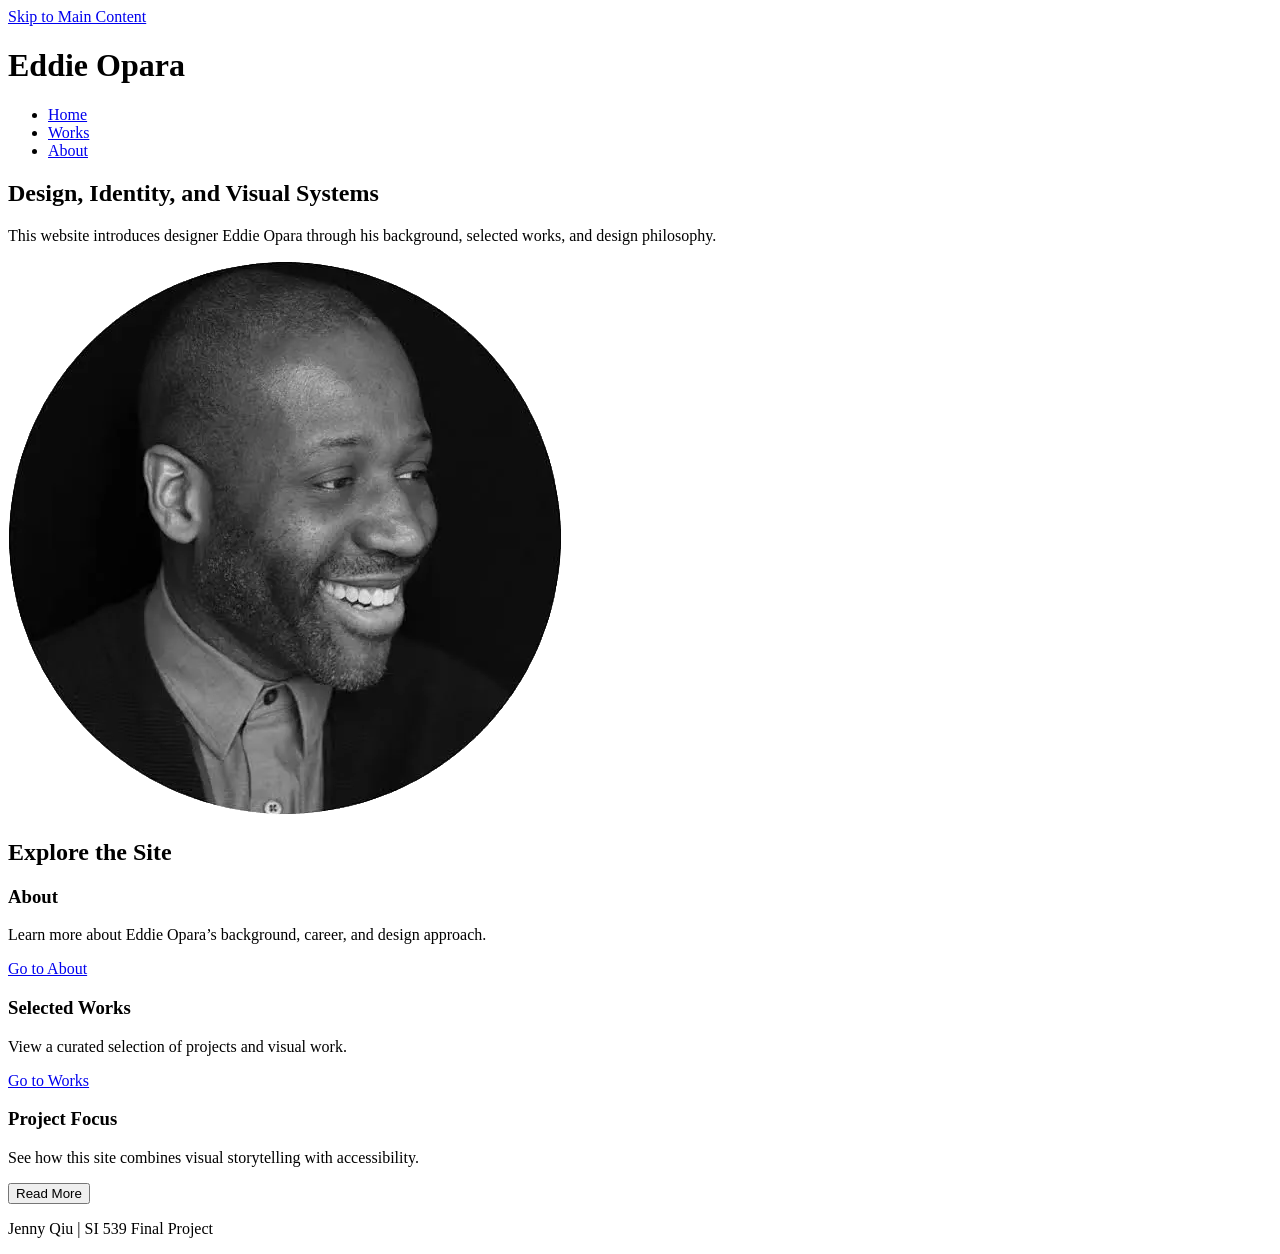
==== index.html @ 565dd493 "Add files via upload" ====
<!DOCTYPE html>
<html lang="en">
<head>
  <meta charset="UTF-8">
  <meta name="viewport" content="width=device-width, initial-scale=1.0">
  <title>Eddie Opara | Home</title>
  <link rel="stylesheet" href="CSS/style.css">
  
</head>
<body>
  <a class="skip-link" href="#main">Skip to Main Content</a>

  <header>
    <div class="container">
      <h1>Eddie Opara</h1>
      <nav aria-label="Main navigation">
        <ul class="nav">
          <li><a href="index.html" aria-current="page">Home</a></li>
          <li><a href="works.html">Works</a></li>
            <li><a href="about.html">About</a></li>
        </ul>
      </nav>
    </div>
  </header>

  <main id="main" class="container">
    <section class="hero">
      <div>
        <h2>Design, Identity, and Visual Systems</h2>
        <p>
          This website introduces designer Eddie Opara through his background,
          selected works, and design philosophy.
        </p>
      </div>
      <img src="images/portrait.png" alt="Portrait placeholder for designer Eddie Opara">
    </section>

    <section>
      <h2>Explore the Site</h2>
      <div class="home-grid">
        <article class="home-card">
          <h3>About</h3>
          <p>Learn more about Eddie Opara’s background, career, and design approach.</p>
          <a href="about.html">Go to About</a>
        </article>

        <article class="home-card">
          <h3>Selected Works</h3>
          <p>View a curated selection of projects and visual work.</p>
          <a href="works.html">Go to Works</a>
        </article>

        <article class="home-card">
          <h3>Project Focus</h3>
          <p>See how this site combines visual storytelling with accessibility.</p>
          <button class="accordion-btn" aria-expanded="false">Read More</button>
          <div class="accordion-panel" hidden>
            <p>
              This project explores how a design-centered website can remain clear,
              readable, responsive, and accessible.
            </p>
          </div>
        </article>
      </div>
    </section>
  </main>

  <footer>
    <div class="container">
      <p>Jenny Qiu | SI 539 Final Project</p>
    </div>
  </footer>

  <script src="js/script.js"></script>
</body>
</html>
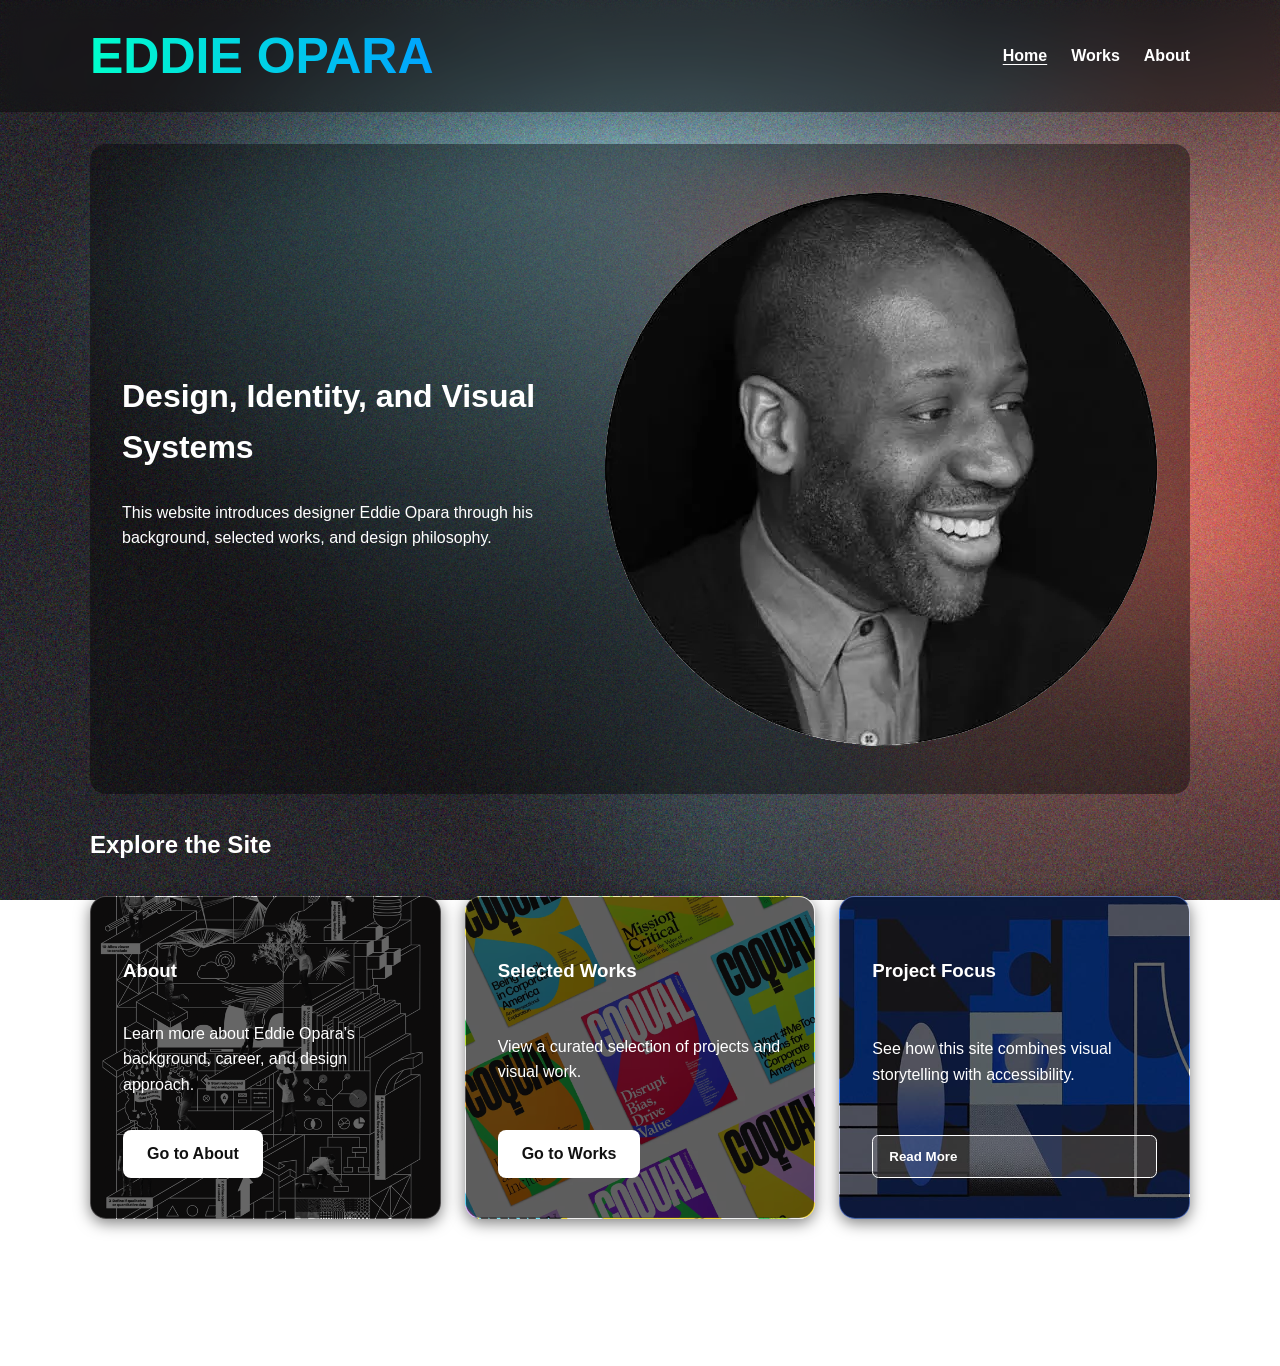
==== commit 41485d43: "Add files via upload" ====
--- a/index.html
+++ b/index.html
@@ -4,7 +4,7 @@
   <meta charset="UTF-8">
   <meta name="viewport" content="width=device-width, initial-scale=1.0">
   <title>Eddie Opara | Home</title>
-  <link rel="stylesheet" href="CSS/style.css">
+  <link rel="stylesheet" href="css/style.css">
   
 </head>
 <body>
--- a/css/style.css
+++ b/css/style.css
@@ -0,0 +1,512 @@
+html, body {
+  min-height: 100%;
+  margin: 0;
+}
+
+* {
+  box-sizing: border-box;
+}
+
+body {
+  font-family: 'Helvetica Neue', Helvetica, Arial, sans-serif;
+  line-height: 1.6;
+  color: #ffffff;
+  background-image: url("../images/background.jpeg");
+  background-size: cover;
+  background-position: center;
+  background-repeat: no-repeat;
+}
+
+/* only enable fixed background on larger screens */
+@media (min-width: 1024px) {
+  body {
+    background-attachment: fixed;
+  }
+}
+
+/* Navigation Layout */
+header {
+  padding: 1rem 0;
+  background: rgba(0, 0, 0, 0.4);
+  backdrop-filter: blur(10px);
+}
+
+header .container {
+  display: flex;
+  justify-content: space-between;
+  align-items: center;
+  flex-wrap: wrap;
+}
+
+header h1 {
+  background: linear-gradient(90deg, #00FFCC, #00A3FF);
+  -webkit-background-clip: text;
+  background-clip: text;
+  -webkit-text-fill-color: transparent;
+  font-size: clamp(2rem, 5vw, 3.125rem);
+  font-weight: 900;
+  text-transform: uppercase;
+  display: inline-block;
+  margin: 0;
+}
+
+/* Main Container */
+.container {
+  width: min(1100px, 90%);
+  margin: 0 auto;
+}
+
+/* Navigation */
+.nav {
+  list-style: none;
+  display: flex;
+  flex-direction: row;
+  gap: 1.5rem;
+  padding: 0;
+  margin: 0;
+}
+
+.nav a {
+  color: #ffffff;
+  font-weight: bold;
+  text-decoration: none;
+  transition: opacity 0.3s;
+}
+
+.nav a:hover,
+.nav a:focus {
+  opacity: 0.7;
+}
+
+.nav a[aria-current="page"] {
+  text-decoration: underline;
+  text-underline-offset: 0.2rem;
+}
+
+/* Hero Section */
+.hero {
+  display: grid;
+  grid-template-columns: 1fr;
+  gap: 1.5rem;
+  padding: 3rem 2rem;
+  align-items: center;
+  min-height: 60vh;
+  background: rgba(0, 0, 0, 0.42);
+  border-radius: 1rem;
+  margin: 2rem 0;
+}
+
+.hero h2 {
+  font-size: 2rem;
+  margin-top: 0;
+}
+
+.hero p {
+  max-width: 60ch;
+}
+
+/* Grid Layouts */
+.home-grid,
+.works-grid {
+  display: grid;
+  grid-template-columns: 1fr;
+  gap: 1.5rem;
+  margin: 2rem 0;
+}
+
+/* Enhanced Home Cards with Background Images */
+.home-card {
+  position: relative;
+  overflow: hidden;
+  background-size: cover;
+  background-position: center;
+  color: #ffffff;
+  padding: 2.5rem 2rem;
+  border-radius: 1rem;
+  border: 1px solid rgba(255, 255, 255, 0.2);
+  display: flex;
+  flex-direction: column;
+  justify-content: space-between;
+  min-height: 300px;
+  transition: transform 0.3s ease, box-shadow 0.3s ease;
+  box-shadow: 0 4px 15px rgba(0, 0, 0, 0.5);
+}
+
+.home-card::before {
+  content: "";
+  position: absolute;
+  inset: 0;
+  background: rgba(0, 0, 0, 0.6);
+  z-index: 1;
+  transition: background 0.3s ease;
+}
+
+.home-card:hover {
+  transform: translateY(-5px);
+  box-shadow: 0 8px 25px rgba(0, 0, 0, 0.7);
+}
+
+.home-card:hover::before {
+  background: rgba(0, 0, 0, 0.45);
+}
+
+.home-card > * {
+  position: relative;
+  z-index: 2;
+}
+
+/* Assign images to cards */
+.home-card:nth-child(1) { background-image: url("../images/about.jpg"); }
+.home-card:nth-child(2) { background-image: url("../images/work.png"); }
+.home-card:nth-child(3) { background-image: url("../images/project.jpg"); }
+
+/* Button inside card */
+.home-card .btn,
+.home-card a {
+  display: inline-block;
+  margin-top: 1rem;
+  padding: 0.7rem 1.5rem;
+  background: #ffffff;
+  color: #111111;
+  text-decoration: none;
+  border-radius: 0.5rem;
+  font-weight: bold;
+  width: fit-content;
+}
+
+/* Accordion Styling */
+.accordion-btn {
+  width: 100%;
+  text-align: left;
+  margin-top: 1rem;
+  background: rgba(248, 244, 244, 0.15);
+  color: #ffffff;
+  border: 1px solid #ffffff;
+  padding: 0.8rem 1rem;
+  cursor: pointer;
+  border-radius: 0.4rem;
+  font-weight: bold;
+  display: flex;
+  justify-content: space-between;
+  align-items: center;
+}
+
+.accordion-panel {
+  padding: 1rem;
+  background: rgba(255, 255, 255, 0.1);
+  border-left: 3px solid #00FFCC;
+  margin-top: 0.5rem;
+}
+
+
+
+/* Focus */
+a:focus,
+button:focus {
+  outline: 3px solid #00FFCC;
+  outline-offset: 2px;
+}
+
+.skip-link {
+  position: absolute;
+  left: -9999px;
+  top: 0;
+  background: #00FFCC;
+  color: #000;
+  padding: 0.75rem 1rem;
+  z-index: 1001;
+}
+
+.skip-link:focus {
+  left: 0;
+  top: 0;
+}
+
+/*about */
+
+.about-hero {
+  display: grid;
+  grid-template-columns: 1fr;
+  gap: 2rem;
+  align-items: center;
+  margin: 2rem 0 4rem;
+}
+
+.about-hero-text h2 {
+  font-size: clamp(2.2rem, 5vw, 4rem);
+  line-height: 1.1;
+  margin: 0.5rem 0 1rem;
+}
+
+.about-hero-text p {
+  max-width: 60ch;
+}
+
+.eyebrow {
+  text-transform: uppercase;
+  letter-spacing: 0.08em;
+  color: #00ffcc;
+  font-size: 0.9rem;
+  margin: 0;
+}
+
+.about-hero-image img {
+  width: 100%;
+  max-width: 420px;
+  border-radius: 1rem;
+  display: block;
+  margin: 0 auto;
+}
+
+.quote-section {
+  margin: 4rem 0 2rem;
+}
+
+.quote-section blockquote {
+  font-size: clamp(1.4rem, 2.5vw, 2.2rem);
+  line-height: 1.4;
+  font-style: italic;
+  max-width: 28ch;
+  margin: 0;
+  padding-left: 1rem;
+  border-left: 4px solid #00ffcc;
+}
+
+.about-info-grid {
+  display: grid;
+  grid-template-columns: 1fr;
+  gap: 2rem;
+  margin: 3rem 0;
+  align-items: start;
+}
+
+.bio-text h3,
+.themes-section h3,
+.relevance-text h3,
+.facts-card h3 {
+  color: #00ffcc;
+  margin-top: 0;
+  margin-bottom: 1rem;
+}
+
+.bio-text p {
+  max-width: 65ch;
+}
+
+.facts-card {
+  background: rgba(255, 255, 255, 0.08);
+  border: 1px solid rgba(255, 255, 255, 0.14);
+  border-radius: 1rem;
+  padding: 1.5rem;
+  backdrop-filter: blur(8px);
+}
+
+.facts-card ul {
+  list-style: none;
+  padding: 0;
+  margin: 0;
+}
+
+.facts-card li {
+  margin-bottom: 0.9rem;
+  line-height: 1.5;
+}
+
+.themes-section {
+  margin: 4rem 0;
+}
+
+.theme-cards {
+  display: grid;
+  grid-template-columns: 1fr;
+  gap: 1rem;
+}
+
+.theme-card {
+  background: rgba(255, 255, 255, 0.08);
+  border: 1px solid rgba(255, 255, 255, 0.14);
+  border-radius: 1rem;
+  padding: 1.25rem;
+  transition: transform 0.3s ease, background 0.3s ease;
+}
+
+.theme-card:hover {
+  transform: translateY(-4px);
+  background: rgba(255, 255, 255, 0.12);
+}
+
+.theme-card h4 {
+  margin-top: 0;
+  margin-bottom: 0.5rem;
+  font-size: 1.1rem;
+}
+
+.relevance-section {
+  display: grid;
+  grid-template-columns: 1fr;
+  gap: 2rem;
+  align-items: center;
+  margin: 4rem 0;
+}
+
+.relevance-image img {
+  width: 100%;
+  border-radius: 1rem;
+  display: block;
+}
+
+.relevance-text p {
+  max-width: 60ch;
+}
+
+.relevance-text blockquote {
+  margin: 1.5rem 0 0;
+  padding-left: 1rem;
+  border-left: 4px solid #00ffcc;
+  font-size: 1.3rem;
+  line-height: 1.5;
+  font-style: italic;
+  max-width: 30ch;
+}
+
+.keyword-row {
+  display: flex;
+  flex-wrap: wrap;
+  gap: 0.8rem;
+  margin: 1.5rem 0 0;
+}
+
+.keyword-row span {
+  padding: 0.5rem 0.9rem;
+  border: 1px solid rgba(255,255,255,0.2);
+  border-radius: 999px;
+  background: rgba(255,255,255,0.08);
+  font-size: 0.95rem;
+}
+
+
+
+/* works */
+.works-page {
+  padding: 2rem 0 4rem;
+}
+
+.works-hero {
+  margin: 2rem 0 3rem;
+  max-width: 75ch;
+}
+
+.works-hero h2 {
+  font-size: clamp(2.2rem, 5vw, 4rem);
+  line-height: 1.1;
+  margin: 0.5rem 0 1rem;
+}
+
+.works-hero p {
+  max-width: 60ch;
+}
+
+.works-grid-section {
+  margin: 2rem 0 4rem;
+}
+
+.works-grid {
+  display: grid;
+  grid-template-columns: 1fr;
+  gap: 1.5rem;
+  align-items: start;
+}
+
+.work-card {
+  background: rgba(255, 255, 255, 0.08);
+  border: 1px solid rgba(255, 255, 255, 0.14);
+  border-radius: 1rem;
+  overflow: hidden;
+  backdrop-filter: blur(8px);
+  transition: transform 0.3s ease, background 0.3s ease;
+}
+
+.work-card:hover {
+  transform: translateY(-4px);
+  background: rgba(255, 255, 255, 0.11);
+}
+
+.work-card img {
+  width: 100%;
+  height: 400px;
+  object-fit: cover;
+  display: block;
+}
+
+.work-card-content {
+  padding: 1.25rem;
+}
+
+.work-meta {
+  color: #00ffcc;
+  text-transform: uppercase;
+  letter-spacing: 0.06em;
+  font-size: 0.85rem;
+  margin-bottom: 0.5rem;
+}
+
+.work-card h3 {
+  margin-top: 0;
+  margin-bottom: 0.75rem;
+  font-size: 1.4rem;
+}
+
+.work-toggle {
+  margin-top: 1rem;
+  background: rgba(255, 255, 255, 0.12);
+  color: #ffffff;
+  border: 1px solid rgba(255, 255, 255, 0.7);
+  padding: 0.75rem 1rem;
+  border-radius: 0.5rem;
+  cursor: pointer;
+  font-weight: 700;
+}
+
+.work-toggle:hover,
+.work-toggle:focus {
+  background: rgba(255, 255, 255, 0.2);
+}
+
+.work-details {
+  margin-top: 1rem;
+  padding-top: 1rem;
+  border-top: 1px solid rgba(255, 255, 255, 0.16);
+}
+
+/* Footer */
+footer {
+  margin-top: 4rem;
+  padding: 1% ;
+  text-align: center;
+}
+
+
+/* Media Queries */
+@media (min-width: 768px) {
+  .home-grid {
+    grid-template-columns: repeat(3, 1fr);
+  }
+
+  .hero {
+    grid-template-columns: 1.2fr 1fr;
+  }
+    .about-info-grid {
+    grid-template-columns: 1.5fr 0.9fr;
+  }
+
+  .theme-cards {
+    grid-template-columns: repeat(2, 1fr);
+  }
+
+  .relevance-section {
+    grid-template-columns: 1fr 1fr;
+  }
+    .works-grid {
+    grid-template-columns: repeat(2, 1fr);
+  }
+}
